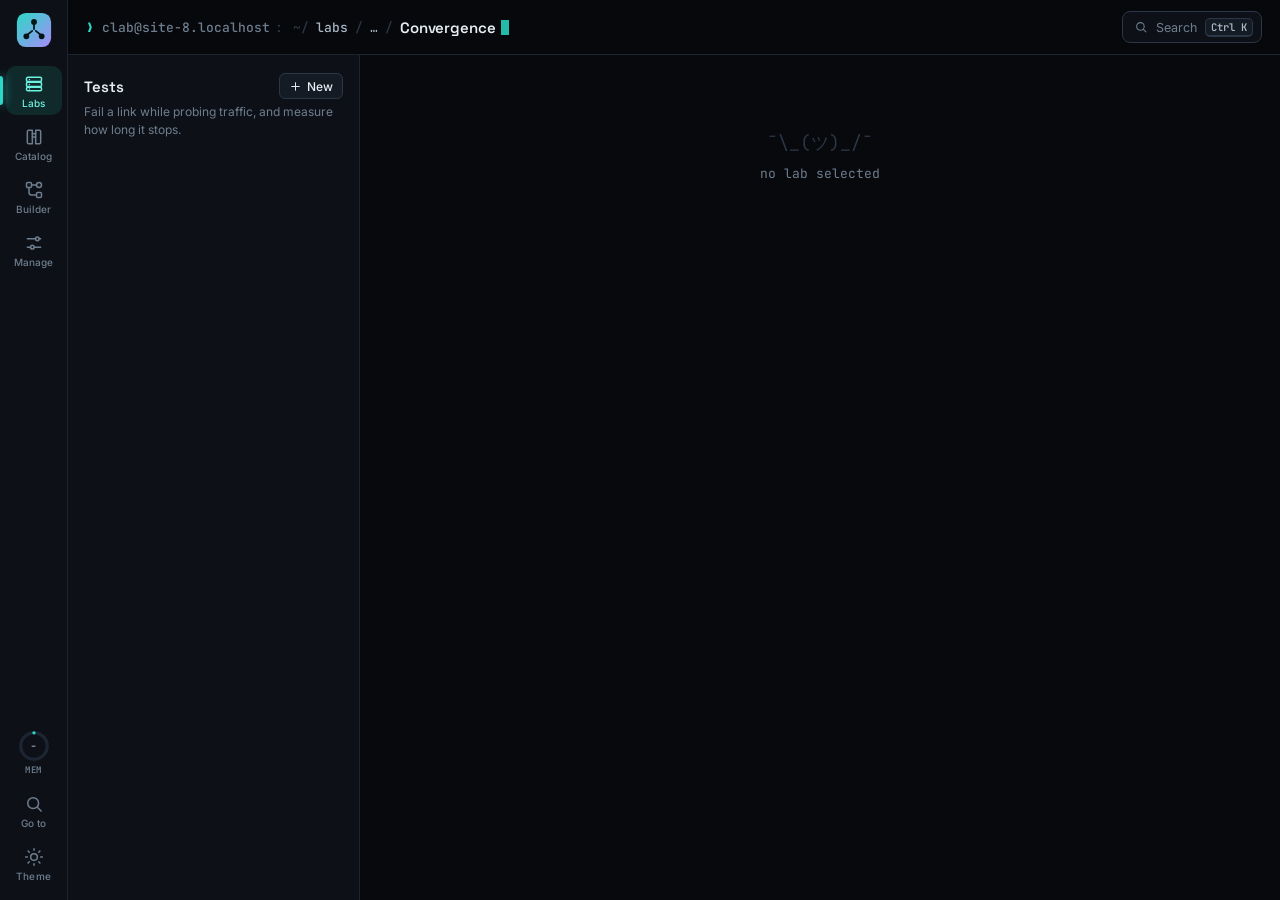
==== app/static/convergence.html @ 37ab1446 "clab-dashboard 0.9.0: first public release Web UI for containerlab: lab list, live topology map, bui" ====
<!doctype html>
<html lang="en" data-theme="dark">
<head>
<meta charset="utf-8">
<meta name="viewport" content="width=device-width, initial-scale=1">
<title>Convergence · Containerlab</title>
<link rel="icon" href="favicon.svg" type="image/svg+xml">
<script>try{if(localStorage.getItem("clabd-theme")==="light")document.documentElement.setAttribute("data-theme","light")}catch(e){}</script>
<link rel="stylesheet" href="ui.css">
<style>
.layout{display:grid;grid-template-columns:292px minmax(0,1fr);min-height:calc(100vh - 55px)}
.side{background:var(--surface);border-right:1px solid var(--line);padding:18px 12px;position:sticky;top:55px;
  height:calc(100vh - 55px);overflow:auto}
.side-h{display:flex;align-items:center;gap:8px;margin:0 4px 4px}
.side-h h2{font:600 15px var(--font-display);margin:0}
.side .hint{margin:0 4px 12px}
.tests{display:flex;flex-direction:column;gap:4px}
.test{position:relative;border:1px solid transparent;border-radius:var(--r);padding:9px 11px;cursor:pointer}
.test:hover{background:var(--surface-2)}
.test[aria-current="true"]{background:var(--accent-soft);border-color:color-mix(in srgb,var(--accent) 50%,transparent)}
.test b{display:block;font-size:13px;font-weight:600;padding-right:64px;overflow:hidden;text-overflow:ellipsis;white-space:nowrap}
.test span{font:11px var(--font-mono);color:var(--muted)}
.test .last{position:absolute;right:10px;top:9px;font:600 11.5px var(--font-mono);padding:0 6px;border-radius:5px;background:var(--surface-2)}
.main{padding:22px clamp(14px,2.5vw,30px) 70px;min-width:0;max-width:1240px}
.card{padding:18px 20px;margin-bottom:16px}
.card h2{font:600 16px var(--font-display);margin:0 0 12px;display:flex;align-items:center;gap:10px;flex-wrap:wrap;letter-spacing:-.01em}
.card h2 .hint{font-weight:400;font-family:var(--font-mono);font-size:11.5px}
.card h2 .led{margin-right:2px}

/* ---------- scenario builder ---------- */
.bench{display:grid;grid-template-columns:minmax(0,1.25fr) minmax(0,1fr);gap:20px}
.form{display:grid;grid-template-columns:repeat(auto-fit,minmax(190px,1fr));gap:12px 16px;align-content:start}
.form .field .uin{width:100%}
.form .wide{grid-column:1/-1}
.timing{display:grid;grid-template-columns:repeat(4,minmax(0,1fr));gap:12px}
.dstrow{display:flex;gap:6px}
.dstrow select{flex:1;min-width:0} .dstrow input{flex:1;min-width:0}
.acts{display:flex;gap:8px;align-items:center;margin-top:16px;flex-wrap:wrap}
.acts .hint{margin-left:auto;font-family:var(--font-mono);font-size:11.5px}
.msg{font-size:12.5px;color:var(--crit);margin:0 0 10px;white-space:pre-wrap}
.msg:empty{display:none}
.card > .note{margin-bottom:12px}

/* scenario preview: path + phases */
.preview{background:var(--canvas);border:1px solid var(--line);border-radius:var(--r-lg);padding:14px 16px;display:flex;
  flex-direction:column;gap:14px;align-self:start}
.pv-h{font:600 10px var(--font-mono);letter-spacing:.12em;text-transform:uppercase;color:var(--muted)}
.pvpath{display:flex;align-items:center;gap:0;font:600 12px var(--font-mono);min-width:0}
.pvpath .n{padding:5px 9px;border-radius:7px;background:var(--surface);border:1px solid var(--line-strong);white-space:nowrap;
  overflow:hidden;text-overflow:ellipsis;max-width:40%}
.pvpath .n.src{border-color:var(--accent);color:var(--accent-ink)}
.pvpath .w{flex:1;height:2px;min-width:30px;position:relative;
  background:repeating-linear-gradient(90deg,var(--line-strong) 0 6px,transparent 6px 10px)}
.pvpath .w::after{content:"";position:absolute;right:-1px;top:-4px;border:5px solid transparent;border-left:7px solid var(--line-strong);border-right:0}
.pvlink{display:flex;align-items:center;gap:8px;font:12px var(--font-mono);color:var(--ink-2)}
.pvlink .x{width:22px;height:22px;border-radius:50%;background:var(--crit-soft);color:var(--crit);display:flex;
  align-items:center;justify-content:center;font-weight:700;flex:none}
.phases{display:flex;height:30px;border-radius:7px;overflow:hidden;border:1px solid var(--line)}
.phases div{display:flex;align-items:center;justify-content:center;font:600 10.5px var(--font-mono);min-width:0;overflow:hidden;white-space:nowrap}
.phases .pre,.phases .post{background:var(--ok-soft);color:var(--ok)}
.phases .down{background:repeating-linear-gradient(135deg,var(--crit-soft) 0 6px,transparent 6px 12px),var(--warn-soft);color:var(--crit)}
.phlbl{display:flex;justify-content:space-between;font:10.5px var(--font-mono);color:var(--muted);margin-top:-8px}
.pvstats{display:grid;grid-template-columns:1fr 1fr;gap:8px}
.pvstats div{background:var(--surface);border:1px solid var(--line);border-radius:7px;padding:7px 10px}
.pvstats b{display:block;font:600 16px var(--font-mono)}
.pvstats span{font-size:11px;color:var(--muted)}

/* ---------- live + results ---------- */
.tiles{display:grid;grid-template-columns:repeat(auto-fit,minmax(170px,1fr));gap:10px;margin:4px 0 16px}
.tile{background:var(--surface-2);border:1px solid var(--line);border-radius:var(--r);padding:11px 13px}
.tile .k{font-size:11.5px;color:var(--muted)}
.tile .v{font:600 23px var(--font-mono);font-variant-numeric:tabular-nums;letter-spacing:-.02em;margin-top:2px}
.tile .v small{font-size:12px;color:var(--muted);font-weight:400;margin-left:3px;letter-spacing:0}
.tile.bad{border-color:color-mix(in srgb,var(--crit) 40%,transparent)} .tile.bad .v{color:var(--crit)}
.tile.good .v{color:var(--ok)}
.prog{height:6px;border-radius:3px;background:var(--surface-3);overflow:hidden;margin:6px 0 8px}
.prog i{display:block;height:100%;background:linear-gradient(90deg,var(--accent),var(--accent-2));transition:width .4s;
  box-shadow:0 0 10px var(--accent)}
.chartwrap{position:relative;background:var(--canvas);border:1px solid var(--line);border-radius:var(--r-lg);padding:6px 4px 0}
#chart{width:100%;height:260px;display:block}
.grid line{stroke:var(--grid);stroke-width:1}
.axis text{font:10.5px var(--font-mono);fill:var(--muted)}
.rttline{fill:none;stroke:var(--accent);stroke-width:1.6;stroke-linejoin:round}
.lossband{fill:var(--crit);opacity:.25}
.losslbl{font:700 11px var(--font-mono);fill:var(--crit)}
.downband{fill:var(--warn);opacity:.08}
.evline{stroke:var(--ink-2);stroke-width:1;stroke-dasharray:3 3}
.evlbl{font:500 11px var(--font-sans);fill:var(--ink-2)}
.cross{stroke:var(--muted);stroke-width:1;pointer-events:none}
.tip{position:absolute;pointer-events:none;background:var(--surface);border:1px solid var(--line-strong);border-radius:7px;
  padding:5px 9px;font:12px var(--font-mono);box-shadow:var(--shadow);white-space:nowrap}
.key{display:flex;gap:16px;font-size:12px;color:var(--ink-2);margin-top:10px;flex-wrap:wrap}
.key i{display:inline-block;width:14px;height:10px;border-radius:2px;margin-right:6px;vertical-align:-1px}
.paths{display:grid;grid-template-columns:auto 1fr;gap:8px 16px;font-size:13px;align-items:center}
.paths .k{font:600 10px var(--font-mono);letter-spacing:.1em;text-transform:uppercase;color:var(--muted)}
.chain{display:flex;flex-wrap:wrap;gap:4px;align-items:center;font:12px var(--font-mono)}
.chain span{padding:2px 8px;border-radius:5px;background:var(--surface-2);border:1px solid var(--line)}
.chain span.chg{background:var(--warn-soft);color:var(--warn);font-weight:600;border-color:transparent}
.chain em{color:var(--muted);font-style:normal}
.runs tbody tr{cursor:pointer}
.runs tbody tr[aria-current="true"] td{background:var(--accent-soft)}
.runs td.num{font-family:var(--font-mono);font-size:12px;font-variant-numeric:tabular-nums}
.log{font:11.5px/1.55 var(--font-mono);white-space:pre-wrap;background:var(--console-bg);color:var(--console-ink);
  border-radius:var(--r);padding:10px 12px;max-height:220px;overflow:auto;margin-top:10px}
.log:empty::before{content:"waiting for output…";color:var(--console-dim)}
@media (max-width:1100px){ .bench{grid-template-columns:1fr} }
@media (max-width:820px){ .layout{grid-template-columns:1fr} .side{position:static;height:auto;border-right:0;border-bottom:1px solid var(--line)}
  .timing{grid-template-columns:1fr 1fr} }
</style>
</head>
<body>
<header id="appbar"></header>
<div class="layout">
  <aside class="side">
    <div class="side-h"><h2>Tests</h2><span id="newbtn" style="margin-left:auto"></span></div>
    <p class="hint">Fail a link while probing traffic, and measure how long it stops.</p>
    <div class="tests" id="tests"></div>
  </aside>
  <main class="main" id="main"><div class="empty plain"><span class="spin"></span>&nbsp; loading…</div></main>
</div>
<script src="ui.js"></script>
<script>
(function(){
"use strict";
function $(id){ return document.getElementById(id); }
function el(t,c,x){ var e=document.createElement(t); if(c)e.className=c; if(x!==undefined&&x!==null)e.textContent=x; return e; }
function getJ(u){ return fetch(u,{cache:"no-store"}).then(function(r){ return r.json().then(function(j){ if(!r.ok) throw new Error(j.error||r.status); return j; }); }); }
function post(u,b){ return fetch(u,{method:"POST",headers:{"Content-Type":"application/json"},body:JSON.stringify(b)})
  .then(function(r){ return r.json().then(function(j){ if(!r.ok) throw new Error(j.error||r.status); return j; }); }); }
var qs=new URLSearchParams(location.search), labId=qs.get("lab");
var data=null, cur=null, draft=null, runView=null, jobId=null, jobLines=0, logBox=null, timer=null, runBtn=null;

var crumbLab={label:"…", href:"topology.html?lab="+encodeURIComponent(labId||""), id:"crumblab"};
UI.appbar($("appbar"), {crumbs:[{label:"Labs", href:"/"}, crumbLab, {label:"Convergence"}]});
$("newbtn").appendChild(UI.button("New","sm",function(){ newDraft(); },"plus"));

function linkKey(l){ return l.a+":"+l.a_if+"|"+l.b+":"+l.b_if; }
function linkLabel(l){ return l.a+" "+l.a_if+" ↔ "+l.b+" "+l.b_if; }
function fmtMs(ms){ return ms===null||ms===undefined ? "—" : ms>=10000 ? (ms/1000).toFixed(1)+" s" : Math.round(ms)+" ms"; }
function lastRun(sid){ return (data.runs||[]).filter(function(r){ return r.scenario.id===sid; })[0]; }

function newDraft(link){
  var probes=data.probe_nodes||[];
  var src=probes.filter(function(n){ return /^ce|^h/.test(n); })[0]||probes[0]||"";
  var dst=probes.filter(function(n){ return n!==src && /^ce|^h/.test(n); })[0]||probes.filter(function(n){ return n!==src; })[0]||"";
  var l=link||(data.links||[])[0]||null;
  draft={id:null, name: l ? "fail "+l.a+"–"+l.b : "test", src:src, dst:dst, interval_ms:5, pre_s:5, down_s:20, post_s:10,
         mode: qs.get("mode")==="cut" ? "cut" : "shutdown", link: l ? {a:l.a,a_if:l.a_if,b:l.b,b_if:l.b_if} : null};
  cur=null; runView=null; render();
}

function load(){
  return getJ("api/convergence?lab="+encodeURIComponent(labId)).then(function(d){
    data=d;
    document.title="Convergence · "+(d.lab_name||"")+" · Containerlab";
    if(!cur && !draft){
      if(qs.get("a")){
        var want=qs.get("a")+":"+qs.get("a_if")+"|"+qs.get("b")+":"+qs.get("b_if");
        var l=(d.links||[]).filter(function(x){ return linkKey(x)===want || linkKey({a:x.b,a_if:x.b_if,b:x.a,b_if:x.a_if})===want; })[0];
        newDraft(l); history.replaceState(null,"","convergence.html?lab="+encodeURIComponent(labId));
      } else if((d.scenarios||[]).length) select(d.scenarios[d.scenarios.length-1]);
      else newDraft();
    }
    render();
  }).catch(function(e){ $("main").textContent=""; $("main").appendChild(el("div","empty",e.message)); });
}
function select(sc){ cur=sc; draft=JSON.parse(JSON.stringify(sc)); var r=lastRun(sc.id); runView=null;
  if(r) openRun(r.id); render(); }

function renderList(){
  var box=$("tests"); box.textContent="";
  (data.scenarios||[]).slice().reverse().forEach(function(sc){
    var t=el("div","test"); t.setAttribute("aria-current", cur && cur.id===sc.id ? "true":"false");
    t.tabIndex=0;
    var r=lastRun(sc.id);
    if(r && r.events && r.events[0]){ var ms=r.events[0].outage_ms; var lt=el("span","last",fmtMs(ms)); lt.title="traffic lost on failure, last run";
      lt.style.color = ms>1000?"var(--crit)":ms>200?"var(--warn)":"var(--ok)"; t.appendChild(lt); }
    t.appendChild(el("b",null,sc.name));
    t.appendChild(el("span",null,sc.src+" → "+sc.dst+" · "+sc.mode));
    t.addEventListener("click",function(){ select(sc); });
    t.addEventListener("keydown",function(e){ if(e.key==="Enter") select(sc); });
    box.appendChild(t);
  });
  if(!(data.scenarios||[]).length) box.appendChild(el("p","hint","No saved tests yet."));
}

function selectEl(opts, val, onch){
  var s=el("select","uin");
  opts.forEach(function(o){ var op=el("option",null,o[1]); op.value=o[0]; op.selected=String(o[0])===String(val); s.appendChild(op); });
  s.addEventListener("change",function(){ onch(s.value); }); return s;
}
function field(parent, label, input, cls){ var l=el("div","field"+(cls?" "+cls:"")); l.appendChild(el("label",null,label)); l.appendChild(input); parent.appendChild(l); return input; }

// the right-hand picture of the scenario: who probes whom, which link dies, and when
function renderPreview(box){
  box.textContent="";
  box.appendChild(el("div","pv-h","scenario"));
  var p=el("div","pvpath");
  p.appendChild(el("span","n src",draft.src||"?")); p.appendChild(el("span","w"));
  p.appendChild(el("span","n",draft.dst||"?")); box.appendChild(p);
  var lk=el("div","pvlink"); lk.appendChild(el("span","x","✕"));
  lk.appendChild(el("span",null, draft.link ? linkLabel(draft.link) : "no link selected"));
  lk.appendChild(el("span","tag",draft.mode)); box.appendChild(lk);
  var pre=+draft.pre_s||0, down=+draft.down_s||0, post=+draft.post_s||0, total=pre+down+post;
  box.appendChild(el("div","pv-h","timeline"));
  var ph=el("div","phases");
  [["pre",pre,"probe"],["down",down,"link down"],["post",post,"recover"]].forEach(function(x){
    if(!x[1]) return; var d=el("div",x[0],x[2]+" "+x[1]+"s"); d.style.flex=x[1]+" 1 0"; d.title=x[2]+" for "+x[1]+" s"; ph.appendChild(d); });
  box.appendChild(ph);
  var lb=el("div","phlbl"); lb.appendChild(el("span",null,"0 s")); lb.appendChild(el("span",null,total+" s")); box.appendChild(lb);
  var st=el("div","pvstats");
  [[total+" s","duration"],[Math.round(total*1000/(draft.interval_ms||5)).toLocaleString(),"probes"],
   [(draft.interval_ms||5)+" ms","resolution"],[draft.mode==="cut"?"silent":"ports down","failure"]].forEach(function(x){
    var d=el("div"); d.appendChild(el("b",null,x[0])); d.appendChild(el("span",null,x[1])); st.appendChild(d); });
  box.appendChild(st);
}

function renderEditor(main){
  var c=el("div","card"); main.appendChild(c);
  var h=el("h2"); h.appendChild(el("span",null, cur ? "Test bench" : "New test"));
  if(cur) h.appendChild(el("span","tag",cur.name));
  c.appendChild(h);
  if(!data.running) c.appendChild(el("div","note warn","The lab is not running - start it to run a test."));
  if(!(data.probe_nodes||[]).length){ c.appendChild(el("div","note warn","This lab has no FRR or Linux node to send the probes from. "
    +"Add a host (or an FRR CE) on each side of the network - the probe runs inside its network namespace.")); }
  var bench=el("div","bench"); c.appendChild(bench);
  var f=el("div","form"); bench.appendChild(f);
  var pv=el("div","preview"); bench.appendChild(pv);
  function upd(){ renderPreview(pv); updHint(); }
  var nm=el("input","uin"); nm.value=draft.name; nm.addEventListener("input",function(){ draft.name=nm.value; });
  field(f,"Name",nm,"wide");
  field(f,"Probe from", selectEl((data.probe_nodes||[]).map(function(n){ return [n,n]; }), draft.src, function(v){ draft.src=v; upd(); }));
  var nodes=(data.nodes||[]).map(function(n){ return [n.name,n.name]; });
  field(f,"To (node or IP)", (function(){
    var w=el("div","dstrow");
    var isIp=/^\d+\.\d+\.\d+\.\d+$/.test(draft.dst||"");
    var s=selectEl([["","IP →"]].concat(nodes), isIp?"":draft.dst, function(v){ if(v){ draft.dst=v; ip.value=""; upd(); } });
    var ip=el("input","uin mono"); ip.placeholder="10.0.0.6"; ip.value=isIp?draft.dst:"";
    ip.addEventListener("input",function(){ if(ip.value.trim()){ draft.dst=ip.value.trim(); s.value=""; upd(); } });
    w.appendChild(s); w.appendChild(ip); return w; })());
  field(f,"Link to fail", selectEl((data.links||[]).map(function(l){ return [linkKey(l), linkLabel(l)]; }),
    draft.link ? linkKey(draft.link) : "", function(v){
      var l=(data.links||[]).filter(function(x){ return linkKey(x)===v; })[0];
      draft.link = l ? {a:l.a,a_if:l.a_if,b:l.b,b_if:l.b_if} : null; upd(); }), "wide");
  field(f,"How", selectEl([["shutdown","Shut both ends — ports go down"],["cut","Cut — silent failure (VMs wait for hello timeout)"]],
    draft.mode, function(v){ draft.mode=v; upd(); }), "wide");
  var tm=el("div","timing wide"); f.appendChild(tm);
  field(tm,"Probe every", selectEl([[1,"1 ms"],[2,"2 ms"],[5,"5 ms"],[10,"10 ms"],[20,"20 ms"]], draft.interval_ms, function(v){ draft.interval_ms=+v; upd(); }));
  [["pre_s","Probe first (s)"],["down_s","Link down (s)"],["post_s","Probe after (s)"]].forEach(function(x){
    var i=el("input","uin mono"); i.type="number"; i.min="0"; i.value=draft[x[0]];
    i.addEventListener("input",function(){ draft[x[0]]=+i.value; upd(); }); field(tm,x[1],i);
  });
  var msg=el("div","msg"); c.appendChild(msg);
  var a=el("div","acts"); c.appendChild(a);
  var run=UI.button("Run test","primary",function(){
    msg.textContent="";
    post("api/convergence",{op:"save", lab_id:labId, scenario:draft}).then(function(sc){
      draft.id=sc.id; cur=sc;
      return post("api/convergence",{op:"run", lab_id:labId, scenario:sc});
    }).then(function(j){ jobId=j.job_id; jobLines=0; runView=null; load().then(watch); })
      .catch(function(e){ msg.textContent=e.message; load(); });
  },"play");
  run.disabled=!data.running || !!data.current || data.busy;
  if(data.busy && !data.current) run.title="another dashboard action is running";
  runBtn=run;
  a.appendChild(run);
  a.appendChild(UI.button("Save","",function(){
    post("api/convergence",{op:"save", lab_id:labId, scenario:draft}).then(function(sc){ cur=sc; draft.id=sc.id; load(); UI.toast("Test saved","ok"); })
      .catch(function(e){ msg.textContent=e.message; });
  }));
  if(cur) a.appendChild(UI.moreButton(function(){ return [
    {label:"Duplicate", icon:"copy", onClick:function(){ draft.id=null; draft.name=draft.name+" (copy)"; cur=null; render(); }},
    {label:"Delete test", icon:"trash", danger:true, onClick:function(){
      var sc=cur;
      UI.confirm("Delete the test “"+sc.name+"”?", "Its runs stay until you delete them.", {ok:"Delete test", danger:true}).then(function(ok){
        if(!ok) return;
        post("api/convergence",{op:"delete", lab_id:labId, id:sc.id}).then(function(){ cur=null; draft=null; load(); });
      }); }}
  ]; }));
  var hint=el("span","hint"); a.appendChild(hint);
  function updHint(){ var total=(+draft.pre_s||0)+(+draft.down_s||0)+(+draft.post_s||0);
    hint.textContent="≈ "+total+" s · "+Math.round(total*1000/(draft.interval_ms||5))+" probes"; }
  upd();
}

function renderLive(main){
  var cr=data.current; if(!cr) return;
  var c=el("div","card"); main.appendChild(c);
  var h=el("h2"); h.appendChild(el("span","led warn pulse")); h.appendChild(el("span",null,"Running: "+cr.scenario.name)); c.appendChild(h);
  var p=cr.progress||{t:0,sent:0,recv:0,run_ms:0};
  var el_s=(Date.now()/1000-cr.started);
  var bar=el("div","prog"), i=el("i"); i.style.width=Math.min(100, el_s/cr.total_s*100)+"%"; bar.appendChild(i); c.appendChild(bar);
  var ev=(cr.events||[]).map(function(e){ return e.op==="fail"?"link down":"link back"; }).join(" · ");
  c.appendChild(el("p","hint", Math.round(el_s)+" / "+cr.total_s+" s · "+cr.src_ip+" → "+cr.dst_ip+(ev?" · "+ev:"")));
  var t=el("div","tiles");
  [["sent",p.sent,""],["answered",p.recv,""],["lost",p.sent-p.recv,(p.sent-p.recv)?"bad":""],
   ["loss right now",fmtMs(p.run_ms),p.run_ms?"bad":"good"]].forEach(function(x){
    var d=el("div","tile "+x[2]); d.appendChild(el("div","k",x[0])); d.appendChild(el("div","v",String(x[1]))); t.appendChild(d); });
  c.appendChild(t);
  logBox=el("div","log"); c.appendChild(logBox);
}

function openRun(id){
  getJ("api/convergence/run?lab="+encodeURIComponent(labId)+"&id="+encodeURIComponent(id))
    .then(function(r){ runView=r; render(); }).catch(function(){});
}

function chain(path, base){
  var d=el("div","chain");
  if(!path || path.error){ d.appendChild(el("em",null, path ? "could not trace: "+path.error : "not traced")); return d; }
  path.nodes.forEach(function(n,i){
    if(i) d.appendChild(el("em",null,"›"));
    d.appendChild(el("span", base && base.nodes && base.nodes.indexOf(n)<0 ? "chg" : null, n));
  });
  if(path.result!=="reached") d.appendChild(el("em",null," ("+path.result+")"));
  return d;
}

function renderResult(main){
  var r=runView; if(!r) return;
  var c=el("div","card"); main.appendChild(c);
  var h=el("h2",null,"Result"); h.appendChild(el("span","hint",new Date(r.when*1000).toLocaleString()+" · "+r.src_ip+" → "+r.dst_ip
    +" · every "+r.interval_ms+" ms")); c.appendChild(h);
  var t=el("div","tiles"), f=r.events[0]||{}, b=r.events[1]||{};
  function tile(k,v,cls,sub){ var d=el("div","tile "+(cls||"")); d.appendChild(el("div","k",k)); var vv=el("div","v",v);
    if(sub) vv.appendChild(el("small",null,sub)); d.appendChild(vv); t.appendChild(d); }
  tile("Traffic lost when the link failed", fmtMs(f.outage_ms), f.outage_ms>1000?"bad":f.outage_ms>200?"":"good",
       f.outage_parts>1 ? f.outage_parts+" gaps" : "");
  tile("…and when it came back", fmtMs(b.outage_ms), b.outage_ms>1000?"bad":b.outage_ms?"":"good");
  tile("Probes lost", String(r.lost), r.lost?"":"good", "of "+r.sent);
  tile("Round trip before / during / after", (r.rtt_before_ms===null?"—":r.rtt_before_ms.toFixed(2)), "",
       " / "+(r.rtt_during_ms===null?"—":r.rtt_during_ms.toFixed(2))+" / "+(r.rtt_after_ms===null?"—":r.rtt_after_ms.toFixed(2))+" ms");
  c.appendChild(t);
  var wrap=el("div","chartwrap"); c.appendChild(wrap);
  drawChart(wrap, r);
  var key=el("div","key");
  [["var(--accent)","round-trip time"],["var(--crit)","traffic lost"],["var(--warn)","link down"]].forEach(function(k){
    var s=el("span"); var i=el("i"); i.style.background=k[0]; if(k[0]!=="var(--accent)") i.style.opacity=".45";
    s.appendChild(i); s.appendChild(document.createTextNode(k[1])); key.appendChild(s); });
  c.appendChild(key);
  var ph=el("div","sech","path"); ph.style.marginTop="20px"; c.appendChild(ph);
  var p=el("div","paths"); c.appendChild(p);
  [["before","before"],["during","link down"],["after","after"]].forEach(function(x){
    p.appendChild(el("span","k",x[1])); p.appendChild(chain(r.paths[x[0]], x[0]!=="before" ? r.paths.before : null));
  });
}

function drawChart(wrap, r){
  var NS="http://www.w3.org/2000/svg";
  function s(t,a){ var e=document.createElementNS(NS,t); for(var k in a) e.setAttribute(k,a[k]); return e; }
  var W=Math.max(320, (wrap.clientWidth||900)-8), H=260, L=48, R=12, T=22, B=26;
  var svg=s("svg",{id:"chart",viewBox:"0 0 "+W+" "+H,role:"img","aria-label":"round-trip time over the test, with lost traffic"});
  wrap.appendChild(svg);
  var rtt=r.rtt_us, iv=r.interval_ms/1000, n=rtt.length, dur=n*iv;
  // bucket to ~1 per pixel: keep the max RTT and whether anything was lost
  var nb=Math.min(n, W-L-R), per=n/nb, bk=[];
  for(var b=0;b<nb;b++){
    var a=Math.floor(b*per), z=Math.max(a+1,Math.floor((b+1)*per)), mx=-1, lost=0;
    for(var k=a;k<z;k++){ if(rtt[k]<0) lost++; else if(rtt[k]>mx) mx=rtt[k]; }
    bk.push({t:a*iv, mx:mx<0?null:mx/1000, lost:lost, cnt:z-a});
  }
  var ys=bk.filter(function(x){ return x.mx!==null; }).map(function(x){ return x.mx; }).sort(function(p,q){ return p-q; });
  var ymax=ys.length ? Math.max(1, ys[Math.floor(ys.length*0.995)]*1.15) : 1;
  function X(t){ return L+(t/dur)*(W-L-R); } function Y(v){ return T+(1-Math.min(v,ymax)/ymax)*(H-T-B); }
  var g=s("g",{class:"grid"}), ax=s("g",{class:"axis"});
  for(var i=0;i<=4;i++){ var v=ymax*i/4, y=Y(v); g.appendChild(s("line",{x1:L,x2:W-R,y1:y,y2:y}));
    var tx=s("text",{x:L-6,y:y+3.5,"text-anchor":"end"}); tx.textContent=(v<10?v.toFixed(1):Math.round(v))+(i===4?" ms":""); ax.appendChild(tx); }
  var step=dur>120?30:dur>40?10:5;
  for(var ts=0; ts<=dur+0.01; ts+=step){ var t2=s("text",{x:X(ts),y:H-8,"text-anchor":"middle"}); t2.textContent=ts+" s"; ax.appendChild(t2); }
  svg.appendChild(g); svg.appendChild(ax);
  var f=r.events[0], back=r.events[1];
  if(f && back){ svg.appendChild(s("rect",{class:"downband",x:X(f.t_s),y:T,width:Math.max(1,X(back.t_s)-X(f.t_s)),height:H-T-B})); }
  (r.outages||[]).forEach(function(o){
    var x1=X(o.from_s), x2=Math.max(x1+2, X(o.to_s));
    svg.appendChild(s("rect",{class:"lossband",x:x1,y:T,width:x2-x1,height:H-T-B}));
    if(o.ms>=r.interval_ms*3){ var lt=s("text",{class:"losslbl",x:x2+4,y:T+14}); lt.textContent=fmtMs(o.ms); svg.appendChild(lt); }
  });
  var dpath="", pen=false;
  bk.forEach(function(x){ if(x.mx===null){ pen=false; return; } dpath+=(pen?"L":"M")+X(x.t).toFixed(1)+","+Y(x.mx).toFixed(1); pen=true; });
  svg.appendChild(s("path",{class:"rttline",d:dpath}));
  (r.events||[]).forEach(function(e){
    var x=X(e.t_s); svg.appendChild(s("line",{class:"evline",x1:x,x2:x,y1:T-6,y2:H-B}));
    var lt=s("text",{class:"evlbl",x:x+4,y:T-8}); lt.textContent=e.op==="fail"?"link down ("+(e.mode||"")+")":"link back"; svg.appendChild(lt);
  });
  // hover: crosshair + tooltip
  var cross=s("line",{class:"cross",y1:T,y2:H-B,x1:-10,x2:-10}); svg.appendChild(cross);
  var tip=el("div","tip"); tip.hidden=true; wrap.appendChild(tip);
  var hit=s("rect",{x:L,y:T,width:W-L-R,height:H-T-B,fill:"transparent"}); svg.appendChild(hit);
  hit.addEventListener("mousemove",function(ev){
    var rect=svg.getBoundingClientRect(), px=(ev.clientX-rect.left)*W/rect.width;
    var bi=Math.max(0,Math.min(nb-1,Math.round((px-L)/(W-L-R)*nb))), x=bk[bi];
    cross.setAttribute("x1",X(x.t)); cross.setAttribute("x2",X(x.t));
    tip.textContent="t "+x.t.toFixed(2)+" s · "+(x.lost===x.cnt?"lost":(x.mx===null?"—":x.mx.toFixed(2)+" ms"))
      +(x.lost && x.lost<x.cnt ? " · "+x.lost+" lost":"");
    tip.hidden=false;
    var left=(ev.clientX-rect.left)+12; if(left>rect.width-170) left-=190;
    tip.style.left=left+"px"; tip.style.top="8px";
  });
  hit.addEventListener("mouseleave",function(){ tip.hidden=true; cross.setAttribute("x1",-10); cross.setAttribute("x2",-10); });
}

function renderHistory(main){
  var rs=(data.runs||[]).filter(function(r){ return cur && r.scenario.id===cur.id; });
  if(!rs.length) return;
  var c=el("div","card"); main.appendChild(c);
  var h=el("h2",null,"Runs of this test"); h.appendChild(el("span","hint",rs.length+" run"+(rs.length>1?"s":""))); c.appendChild(h);
  var tw=el("div"); tw.style.overflowX="auto"; c.appendChild(tw);
  var tb=el("table","utable runs"), th=el("thead"), tr=el("tr");
  ["when","link down","link back","lost","path while down",""].forEach(function(h){ tr.appendChild(el("th",null,h)); });
  th.appendChild(tr); tb.appendChild(th); var body=el("tbody"); tb.appendChild(body);
  rs.forEach(function(r){
    var row=el("tr"); row.setAttribute("aria-current", runView && runView.id===r.id ? "true":"false");
    row.appendChild(el("td",null,new Date(r.when*1000).toLocaleString()));
    row.appendChild(el("td","num",fmtMs((r.events[0]||{}).outage_ms)));
    row.appendChild(el("td","num",fmtMs((r.events[1]||{}).outage_ms)));
    row.appendChild(el("td","num",r.lost+" / "+r.sent));
    var pd=r.paths && r.paths.during; row.appendChild(el("td","num", pd && pd.nodes ? pd.nodes.join(" › ") : "—"));
    var del=el("td"); del.style.textAlign="right"; del.appendChild(UI.moreButton(function(){ return [{label:"Delete run", icon:"trash", danger:true, onClick:function(){
      post("api/convergence",{op:"delete_run", lab_id:labId, id:r.id}).then(function(){ if(runView&&runView.id===r.id) runView=null; load(); }); }}]; }));
    row.appendChild(del);
    row.addEventListener("click",function(e){ if(e.target.closest("button")) return; openRun(r.id); });
    body.appendChild(row);
  });
  tw.appendChild(tb);
}

function render(){
  if(!data) return;
  $("crumblab").textContent=data.lab_name||"lab";
  renderList();
  var main=$("main"); main.textContent="";
  if(draft) renderEditor(main);
  renderLive(main);
  renderResult(main);
  renderHistory(main);
}

// while a run is going: refresh progress; afterwards open its result
function watch(){
  clearTimeout(timer);
  getJ("api/convergence?lab="+encodeURIComponent(labId)).then(function(d){
    var was=!!data.current; data=d;
    if(jobId) getJ("api/job/"+jobId+"?since="+jobLines).then(function(j){
      if(logBox) (j.lines||[]).forEach(function(line){ logBox.appendChild(document.createTextNode(line+"\n")); });
      jobLines=j.total_lines||jobLines;
      if(!j.running){
        var id=jobId; jobId=null;
        if(j.rc!==0) alert("The test failed:\n"+(j.lines||[]).slice(-4).join("\n"));
        else UI.toast("Test finished","ok");
        load().then(function(){ var r=cur && lastRun(cur.id); if(r) openRun(r.id); });
      }
    });
    if(d.current){ var keep=logBox ? logBox.textContent : ""; render(); if(logBox) logBox.textContent=keep; timer=setTimeout(watch, 700); }
    else if(jobId) timer=setTimeout(watch, 700);
    else if(was) render();
  });
}

UI.commands([
  {label:"New convergence test", icon:"plus", hint:"n", run:function(){ if(data) newDraft(); }},
  {label:"Run the current test", icon:"play", run:function(){ if(runBtn && !runBtn.disabled) runBtn.click(); }},
  {label:"Back to the topology", icon:"map", run:function(){ location.href="topology.html?lab="+encodeURIComponent(labId||""); }}
]);
UI.keys([{keys:"n", label:"new test"}]);
document.addEventListener("keydown",function(e){
  if(e.ctrlKey||e.metaKey||e.altKey||/INPUT|TEXTAREA|SELECT/.test(e.target.tagName)) return;
  if(document.querySelector(".scrim,.cmdk")) return;
  if(e.key==="n" && data){ e.preventDefault(); newDraft(); }
});

if(!labId){ $("main").textContent=""; $("main").appendChild(el("div","empty","no lab selected")); }
else load().then(function(){ if(data && data.current) watch(); });
})();
</script>
</body>
</html>
---- app/static/ui.css ----
/*
 * ui.css - the dashboard's design system. Every page links this and nothing
 * else for colours, type and shared components; a page's own <style> only
 * lays out what is unique to it.
 *
 *   tokens      colours (dark is the default, [data-theme=light] swaps them),
 *               kind colours for node families, fonts, radii, shadows
 *   shell       .rail (left navigation), .appbar (breadcrumb + page actions),
 *               .cmdk (command palette), .toasts
 *   components  .ub/.btn buttons, .umenu menus, .useg, .utabs, .sdot/.led,
 *               .ubadge/.pill/.tag, .uin/.field inputs, .card, .kv, .utable,
 *               .scrim/.dlg dialogs, .termwrap web terminal, .console job log,
 *               .empty, .kbd, .spin, .hint
 */
@import url("https://fonts.googleapis.com/css2?family=JetBrains+Mono:wght@400;500;600;700&family=Inter:wght@400;500;600;700&family=Space+Grotesk:wght@500;600;700&display=swap");

/* ------------------------------------------------------------------ tokens */
:root{
  color-scheme: dark;
  --font-sans:"Inter","Segoe UI",system-ui,-apple-system,sans-serif;
  --font-display:"Space Grotesk","Inter",system-ui,sans-serif;
  --font-mono:"JetBrains Mono",ui-monospace,SFMono-Regular,Menlo,Consolas,monospace;
  --r-sm:6px; --r:8px; --r-lg:12px;
  --rail-w:68px;

  --bg:#07090D; --bg-dots:#131a23;
  --surface:#0D1117; --surface-2:#141B24; --surface-3:#1C2531;
  --ink:#E6EDF3; --ink-2:#A9B6C4; --muted:#6E7D8E;
  --line:#1B2430; --line-strong:#2B3746;
  --accent:#2BD9C5; --accent-ink:#6CF0DF; --accent-soft:rgba(43,217,197,.12); --on-accent:#021714;
  --accent-2:#A78BFA;
  --ok:#3DDC84; --ok-soft:rgba(61,220,132,.12);
  --warn:#F5B946; --warn-soft:rgba(245,185,70,.13);
  --crit:#FF5F6D; --crit-soft:rgba(255,95,109,.13);
  --idle:#6E7D8E; --idle-soft:rgba(110,125,142,.14);
  --canvas:#080B10; --grid:#141C26;
  --icon-glyph:#0D1117;
  --console-bg:#05070A; --console-ink:#C9D5E0; --console-dim:#5E6E7E;
  --shadow:0 1px 0 rgba(255,255,255,.03) inset, 0 12px 32px rgba(0,0,0,.45);
  --shadow-sm:0 1px 2px rgba(0,0,0,.5);
  --glow:0 0 0 1px rgba(43,217,197,.35), 0 0 18px rgba(43,217,197,.18);

  /* node families (topology, builder, lab list chips) */
  --xe:#5AA9FF;  --xe-soft:rgba(90,169,255,.14);
  --xr:#B794F6;  --xr-soft:rgba(183,148,246,.15);
  --nx:#F472B6;  --nx-soft:rgba(244,114,182,.14);
  --lin:#2DD4BF; --lin-soft:rgba(45,212,191,.13);
  --frr:#FB923C; --frr-soft:rgba(251,146,60,.14);
  --srl:#4ADE80; --srl-soft:rgba(74,222,128,.13);
  --oth:#FBBF24; --oth-soft:rgba(251,191,36,.13);
  /* protocols in the capture viewer */
  --p-tcp:#5AA9FF; --p-icmp:#4ADE80; --p-arp:#FBBF24; --p-mpls:#B794F6; --p-rt:#FB923C;
}
:root[data-theme="light"]{
  color-scheme: light;
  --bg:#F3F5F8; --bg-dots:#DDE3EA;
  --surface:#FFFFFF; --surface-2:#F1F4F7; --surface-3:#E4E9EF;
  --ink:#0B1320; --ink-2:#364354; --muted:#667385;
  --line:#E1E6EC; --line-strong:#C8D0DA;
  --accent:#0C9C8C; --accent-ink:#08786C; --accent-soft:rgba(12,156,140,.11); --on-accent:#FFFFFF;
  --accent-2:#7C4DDB;
  --ok:#11883F; --ok-soft:rgba(17,136,63,.11);
  --warn:#B06A00; --warn-soft:rgba(176,106,0,.11);
  --crit:#D0283A; --crit-soft:rgba(208,40,58,.10);
  --idle:#728092; --idle-soft:rgba(114,128,146,.13);
  --canvas:#F7F9FB; --grid:#E3E8EE;
  --icon-glyph:#FFFFFF;
  --console-bg:#0A0E14; --console-ink:#CFD9E3; --console-dim:#687888;
  --shadow:0 1px 2px rgba(11,19,32,.06), 0 10px 28px rgba(11,19,32,.10);
  --shadow-sm:0 1px 2px rgba(11,19,32,.08);
  --glow:0 0 0 1px rgba(12,156,140,.35), 0 0 14px rgba(12,156,140,.12);
  --xe:#1F6FE0;  --xe-soft:rgba(31,111,224,.10);
  --xr:#7A3DD6;  --xr-soft:rgba(122,61,214,.10);
  --nx:#C2257A;  --nx-soft:rgba(194,37,122,.10);
  --lin:#0B8A80; --lin-soft:rgba(11,138,128,.10);
  --frr:#C2530E; --frr-soft:rgba(194,83,14,.10);
  --srl:#15803D; --srl-soft:rgba(21,128,61,.10);
  --oth:#9A6700; --oth-soft:rgba(154,103,0,.10);
  --p-tcp:#1F6FE0; --p-icmp:#15803D; --p-arp:#9A6700; --p-mpls:#7A3DD6; --p-rt:#C2530E;
}

/* ------------------------------------------------------------------- base */
*{box-sizing:border-box}
html{background:var(--bg)}
body{margin:0;background:var(--bg);color:var(--ink);font-family:var(--font-sans);font-size:13.5px;line-height:1.5;
  -webkit-font-smoothing:antialiased;-moz-osx-font-smoothing:grayscale}
body.dots{background-image:radial-gradient(var(--bg-dots) 1px, transparent 1.2px);background-size:22px 22px;
  background-attachment:fixed}
.mono,code,kbd,pre,samp{font-family:var(--font-mono)}
code{font-size:.92em}
button,input,select,textarea{font:inherit;color:inherit}
a{color:var(--accent-ink)}
::selection{background:var(--accent);color:var(--on-accent)}
:focus-visible{outline:2px solid var(--accent);outline-offset:2px;border-radius:4px}
@media (prefers-reduced-motion:reduce){*{animation:none!important;transition:none!important}}
*{scrollbar-width:thin;scrollbar-color:var(--line-strong) transparent}
::-webkit-scrollbar{width:10px;height:10px}
::-webkit-scrollbar-thumb{background:var(--line-strong);border-radius:10px;border:3px solid transparent;background-clip:content-box}
::-webkit-scrollbar-thumb:hover{background-color:var(--muted)}
::-webkit-scrollbar-track{background:transparent}
[hidden]{display:none!important}

/* ------------------------------------------------------------------ shell */
body.has-rail{padding-left:var(--rail-w)}
.rail{position:fixed;left:0;top:0;bottom:0;width:var(--rail-w);z-index:55;display:flex;flex-direction:column;
  align-items:center;gap:4px;padding:10px 0 12px;background:var(--surface);border-right:1px solid var(--line)}
.rail-logo{display:flex;align-items:center;justify-content:center;width:40px;height:40px;margin-bottom:12px;
  border-radius:11px;text-decoration:none}
.rail-logo svg{width:36px;height:36px}
.rail a.ri,.rail button.ri{position:relative;display:flex;flex-direction:column;align-items:center;gap:3px;width:56px;
  padding:8px 0 6px;border-radius:10px;border:0;background:none;color:var(--muted);text-decoration:none;cursor:pointer;
  font:500 10px var(--font-sans);letter-spacing:.01em}
.rail .ri svg{width:20px;height:20px}
.rail .ri:hover{color:var(--ink);background:var(--surface-2)}
.rail .ri[aria-current="page"]{color:var(--accent-ink);background:var(--accent-soft)}
.rail .ri[aria-current="page"]::before{content:"";position:absolute;left:-6px;top:10px;bottom:10px;width:3px;
  border-radius:0 3px 3px 0;background:var(--accent);box-shadow:0 0 10px var(--accent)}
.rail .grow{flex:1}
.rail .rgauge{display:flex;flex-direction:column;align-items:center;gap:1px;margin:4px 0 6px;text-decoration:none;
  color:var(--muted);font:600 9px var(--font-mono);letter-spacing:.04em}
.rail .rgauge svg{width:34px;height:34px}
.rail .rgauge .trk{stroke:var(--surface-3)}
.rail .rgauge .val{stroke:var(--accent);transition:stroke-dasharray .6s ease}
.rail .rgauge .val.warn{stroke:var(--warn)} .rail .rgauge .val.crit{stroke:var(--crit)}
.rail .rgauge text{font:700 9px var(--font-mono);fill:var(--ink-2)}
.rail .rjob{display:none;width:8px;height:8px;border-radius:50%;background:var(--warn);position:absolute;top:6px;right:12px;
  box-shadow:0 0 8px var(--warn);animation:pulse 1.2s ease-in-out infinite}
.rail.busy .rjob{display:block}
@media (max-width:720px){
  body.has-rail{padding-left:0;padding-bottom:58px}
  .rail{top:auto;right:0;width:auto;height:58px;flex-direction:row;justify-content:space-around;padding:0 6px;
    border-right:0;border-top:1px solid var(--line)}
  .rail-logo,.rail .grow,.rail .rgauge{display:none}
  .rail .ri[aria-current="page"]::before{left:14px;right:14px;top:-1px;bottom:auto;width:auto;height:3px;border-radius:0 0 3px 3px}
}

.appbar{position:sticky;top:0;z-index:50;flex:none;background:color-mix(in srgb,var(--bg) 82%,transparent);
  backdrop-filter:blur(10px);-webkit-backdrop-filter:blur(10px);border-bottom:1px solid var(--line)}
.appbar-in{display:flex;align-items:center;gap:10px;height:54px;padding:0 18px;min-width:0}
.appbar.narrow .appbar-in{max-width:1400px;margin:0 auto}
.ab-crumbs{display:flex;align-items:center;gap:0;min-width:0;flex:1 1 auto;overflow:hidden;font:500 13px var(--font-mono);white-space:nowrap}
.ab-crumbs .prompt{color:var(--accent);margin-right:8px;font-weight:700}
.ab-crumbs .abh{color:var(--muted)}
.ab-crumbs a{color:var(--ink-2);text-decoration:none;border-radius:4px;padding:1px 2px}
.ab-crumbs a:hover{color:var(--accent-ink);background:var(--accent-soft)}
.ab-crumbs .sep{color:var(--line-strong);margin:0 5px}
.ab-crumbs .here{font:600 15px var(--font-display);color:var(--ink);letter-spacing:-.01em;overflow:hidden;
  text-overflow:ellipsis;min-width:0;margin-left:2px}
.ab-crumbs .cur{display:inline-block;width:8px;height:15px;background:var(--accent);margin-left:6px;vertical-align:-2px;
  animation:blink 1.1s steps(1) infinite;opacity:.85}
.ab-crumbs > *:not(.here){flex:none}
.ab-right{margin-left:auto;display:flex;align-items:center;gap:8px;flex:none}
.ab-host{font:11px var(--font-mono);color:var(--muted);white-space:nowrap}
.ab-k{display:inline-flex;align-items:center;gap:8px;height:32px;padding:0 8px 0 11px;border-radius:var(--r);
  border:1px solid var(--line-strong);background:var(--surface);color:var(--muted);cursor:pointer;font:12.5px var(--font-sans)}
.ab-k:hover{color:var(--ink);border-color:var(--muted)}
.ab-k svg{width:14px;height:14px}
@media (max-width:980px){ .ab-host{display:none} }
@media (max-width:720px){ .ab-k span.t{display:none} .ab-crumbs .prompt,.ab-crumbs .abh,.ab-crumbs .hsep{display:none} }
@keyframes blink{50%{opacity:0}}
@keyframes pulse{0%,100%{opacity:1}50%{opacity:.35}}
@keyframes spin{to{transform:rotate(360deg)}}
@keyframes rise{from{opacity:0;transform:translateY(6px)}to{opacity:1;transform:none}}

/* page frame used by the scrolling pages */
.page{max-width:1400px;margin:0 auto;padding:22px clamp(14px,3vw,30px) 70px}
.page-h{display:flex;align-items:flex-end;gap:14px;flex-wrap:wrap;margin:4px 0 18px}
.page-h h1{font:700 26px/1.1 var(--font-display);letter-spacing:-.02em;margin:0}
.page-h .sub{font-size:13px;color:var(--muted);margin-top:5px}
.page-h .tools{margin-left:auto;display:flex;gap:8px;align-items:center;flex-wrap:wrap}
.eyebrow{font:600 10.5px var(--font-mono);letter-spacing:.14em;text-transform:uppercase;color:var(--accent)}
.eyebrow::before{content:"// ";color:var(--muted)}
.sech{display:flex;align-items:center;gap:10px;margin:0 0 10px;font:600 10.5px var(--font-mono);letter-spacing:.12em;
  text-transform:uppercase;color:var(--muted)}
.sech::after{content:"";flex:1;height:1px;background:var(--line)}

/* ------------------------------------------------------------- buttons */
.ub,.btn{display:inline-flex;align-items:center;justify-content:center;gap:7px;height:32px;padding:0 13px;
  border-radius:var(--r);border:1px solid var(--line-strong);background:var(--surface-2);color:var(--ink);
  font:500 12.5px var(--font-sans);cursor:pointer;white-space:nowrap;text-decoration:none;
  transition:background .12s,border-color .12s,color .12s,box-shadow .12s}
.ub:hover:not(:disabled),.btn:hover:not(:disabled){background:var(--surface-3);border-color:var(--muted)}
.ub:active:not(:disabled),.btn:active:not(:disabled){transform:translateY(.5px)}
.ub:disabled,.btn:disabled{opacity:.4;cursor:not-allowed}
.ub svg,.btn svg{width:15px;height:15px;flex:none}
.ub.primary,.btn.primary{background:var(--accent);border-color:var(--accent);color:var(--on-accent);font-weight:600}
.ub.primary:hover:not(:disabled),.btn.primary:hover:not(:disabled){background:var(--accent-ink);border-color:var(--accent-ink);box-shadow:var(--glow)}
.ub.danger,.btn.danger{background:var(--crit-soft);color:var(--crit);border-color:color-mix(in srgb,var(--crit) 55%,transparent)}
.ub.danger:hover:not(:disabled),.btn.danger:hover:not(:disabled){background:var(--crit);border-color:var(--crit);color:#fff}
.ub.quiet,.btn.ghost,.btn.quiet{border-color:transparent;background:none;color:var(--ink-2)}
.ub.quiet:hover:not(:disabled),.btn.ghost:hover:not(:disabled),.btn.quiet:hover:not(:disabled){background:var(--surface-2);color:var(--ink);border-color:transparent}
.ub.icon,.btn.icon{width:32px;padding:0}
.ub.sm,.btn.sm{height:26px;padding:0 9px;font-size:12px;border-radius:var(--r-sm);gap:5px}
.ub.sm svg,.btn.sm svg{width:13px;height:13px}
.ub.sm.icon,.btn.sm.icon{width:26px;padding:0}
.ub.lg,.btn.lg{height:38px;padding:0 18px;font-size:13.5px}
.ub[aria-pressed="true"],.ub.on,.btn[aria-pressed="true"],.btn.on{background:var(--accent-soft);border-color:var(--accent);color:var(--accent-ink)}
.ub[hidden],.btn[hidden]{display:none!important}
.btn-row{display:flex;gap:8px;flex-wrap:wrap;align-items:center}

/* ---------------------------------------------------------------- menus */
.umenu{position:fixed;z-index:200;min-width:220px;max-width:340px;max-height:80vh;overflow:auto;background:var(--surface);
  border:1px solid var(--line-strong);border-radius:var(--r-lg);box-shadow:var(--shadow);padding:5px;animation:rise .12s ease-out}
.umenu .mi{display:flex;align-items:center;gap:10px;width:100%;padding:7px 10px;border:0;background:none;
  border-radius:7px;font:13px var(--font-sans);color:var(--ink);cursor:pointer;text-align:left;text-decoration:none}
.umenu .mi:hover:not(:disabled),.umenu .mi:focus-visible{background:var(--surface-2);outline:none}
.umenu .mi:focus-visible{box-shadow:inset 0 0 0 1px var(--accent)}
.umenu .mi:disabled{opacity:.4;cursor:not-allowed}
.umenu .mi svg{width:15px;height:15px;flex:none;color:var(--muted)}
.umenu .mi:hover:not(:disabled) svg{color:var(--accent-ink)}
.umenu .mi.danger{color:var(--crit)} .umenu .mi.danger svg{color:var(--crit)}
.umenu .mi.danger:hover:not(:disabled){background:var(--crit-soft)}
.umenu .mi .hint{margin-left:auto;font:11px var(--font-mono);color:var(--muted);padding-left:10px}
.umenu .mi .chk{width:15px;height:15px;border:1.5px solid var(--line-strong);border-radius:4px;flex:none;
  display:flex;align-items:center;justify-content:center}
.umenu .mi .chk.on{background:var(--accent);border-color:var(--accent)}
.umenu .mi .chk.on::after{content:"";width:7px;height:4px;border:2px solid var(--on-accent);border-top:0;border-right:0;
  transform:rotate(-45deg) translate(1px,-1px)}
.umenu .msep{height:1px;background:var(--line);margin:5px 4px}
.umenu .mhead{font:600 10px var(--font-mono);letter-spacing:.12em;text-transform:uppercase;color:var(--muted);padding:7px 10px 3px}

/* --------------------------------------------------- segmented + tabs */
.useg{display:inline-flex;background:var(--surface-2);border:1px solid var(--line);border-radius:var(--r);padding:2px;gap:2px}
.useg button{border:0;background:none;padding:4px 12px;border-radius:6px;font:500 12.5px var(--font-sans);
  color:var(--muted);cursor:pointer;white-space:nowrap}
.useg button:hover{color:var(--ink)}
.useg button[aria-pressed="true"]{background:var(--surface);color:var(--ink);box-shadow:var(--shadow-sm),inset 0 0 0 1px var(--line-strong)}
.utabs{display:flex;gap:2px;border-bottom:1px solid var(--line);margin:0 -14px 14px;padding:0 10px;overflow-x:auto}
.utabs button{flex:none;border:0;background:none;padding:9px 10px 8px;font:500 12.5px var(--font-sans);
  color:var(--muted);cursor:pointer;border-bottom:2px solid transparent;margin-bottom:-1px}
.utabs button:hover{color:var(--ink)}
.utabs button[aria-selected="true"]{color:var(--ink);border-bottom-color:var(--accent);font-weight:600}
.utabs .n{font:500 10.5px var(--font-mono);color:var(--muted);margin-left:5px;background:var(--surface-2);
  padding:0 5px;border-radius:99px}

/* ------------------------------------------------ status + badges */
.sdot,.led{display:inline-block;width:9px;height:9px;border-radius:50%;flex:none;background:var(--idle);opacity:.7}
.sdot.ok,.led.ok{background:var(--ok);opacity:1;box-shadow:0 0 0 3px var(--ok-soft),0 0 10px color-mix(in srgb,var(--ok) 60%,transparent)}
.sdot.warn,.led.warn{background:var(--warn);opacity:1;box-shadow:0 0 0 3px var(--warn-soft),0 0 10px color-mix(in srgb,var(--warn) 60%,transparent)}
.sdot.crit,.led.crit{background:var(--crit);opacity:1;box-shadow:0 0 0 3px var(--crit-soft),0 0 10px color-mix(in srgb,var(--crit) 60%,transparent)}
.led.pulse,.sdot.pulse{animation:pulse 1.6s ease-in-out infinite}
.ubadge{display:inline-flex;align-items:center;gap:5px;font:500 11px var(--font-sans);padding:1px 8px;height:20px;
  border-radius:99px;background:var(--surface-2);color:var(--ink-2);white-space:nowrap;cursor:default;
  border:1px solid var(--line)}
.ubadge svg{width:12px;height:12px}
.ubadge.warn{background:var(--warn-soft);color:var(--warn);border-color:transparent}
.ubadge.crit{background:var(--crit-soft);color:var(--crit);border-color:transparent}
.ubadge.ok{background:var(--ok-soft);color:var(--ok);border-color:transparent}
.ubadge.info{background:var(--accent-soft);color:var(--accent-ink);border-color:transparent}
.pill{display:inline-flex;align-items:center;gap:5px;font:600 10px var(--font-mono);letter-spacing:.08em;text-transform:uppercase;
  padding:1px 8px;border-radius:5px;border:1px solid;white-space:nowrap;line-height:1.6}
.pill::before{content:"";width:5px;height:5px;border-radius:50%;background:currentColor}
.pill.ok{color:var(--ok);border-color:color-mix(in srgb,var(--ok) 45%,transparent);background:var(--ok-soft)}
.pill.warn{color:var(--warn);border-color:color-mix(in srgb,var(--warn) 45%,transparent);background:var(--warn-soft)}
.pill.crit{color:var(--crit);border-color:color-mix(in srgb,var(--crit) 45%,transparent);background:var(--crit-soft)}
.pill.idle{color:var(--idle);border-color:var(--line-strong);background:var(--idle-soft)}
.pill.info{color:var(--accent-ink);border-color:color-mix(in srgb,var(--accent) 45%,transparent);background:var(--accent-soft)}
.tag{display:inline-flex;align-items:center;gap:5px;font:500 11px var(--font-mono);padding:1px 7px;border-radius:5px;
  background:var(--surface-2);border:1px solid var(--line);color:var(--ink-2);white-space:nowrap}
.tag i{width:7px;height:7px;border-radius:2px;background:currentColor;display:block;flex:none}
.tag.k-xe{color:var(--xe);background:var(--xe-soft);border-color:transparent}
.tag.k-xr{color:var(--xr);background:var(--xr-soft);border-color:transparent}
.tag.k-nx{color:var(--nx);background:var(--nx-soft);border-color:transparent}
.tag.k-lin{color:var(--lin);background:var(--lin-soft);border-color:transparent}
.tag.k-frr{color:var(--frr);background:var(--frr-soft);border-color:transparent}
.tag.k-srl{color:var(--srl);background:var(--srl-soft);border-color:transparent}
.tag.k-oth{color:var(--oth);background:var(--oth-soft);border-color:transparent}
.tag b{color:var(--ink);font-weight:600}
.kbd,kbd{display:inline-flex;align-items:center;justify-content:center;min-width:19px;height:19px;padding:0 5px;
  font:600 10.5px var(--font-mono);color:var(--ink-2);background:var(--surface-2);border:1px solid var(--line-strong);
  border-bottom-width:2px;border-radius:5px}

/* -------------------------------------------------------------- inputs */
.uin,.field input:not([type=checkbox]):not([type=radio]):not([type=range]),.field select,.field textarea{
  height:32px;padding:0 10px;border-radius:var(--r);border:1px solid var(--line-strong);background:var(--surface);
  color:var(--ink);font:13px var(--font-sans);transition:border-color .12s,box-shadow .12s;max-width:100%}
.field textarea{height:auto;padding:8px 10px;font-family:var(--font-mono);font-size:12.5px;line-height:1.5}
.uin:hover,.field input:hover,.field select:hover{border-color:var(--muted)}
.uin:focus,.field input:focus,.field select:focus,.field textarea:focus{outline:none;border-color:var(--accent);box-shadow:0 0 0 3px var(--accent-soft)}
select.uin,.field select{padding-right:28px;appearance:none;-webkit-appearance:none;cursor:pointer;
  background-image:linear-gradient(45deg,transparent 50%,var(--muted) 50%),linear-gradient(135deg,var(--muted) 50%,transparent 50%);
  background-position:calc(100% - 15px) 14px,calc(100% - 10px) 14px;background-size:5px 5px;background-repeat:no-repeat}
.uin.mono,.field .mono{font-family:var(--font-mono);font-size:12.5px}
.field{display:flex;flex-direction:column;gap:5px;min-width:0}
.field > label,.flabel{font:600 10.5px var(--font-mono);letter-spacing:.1em;text-transform:uppercase;color:var(--muted)}
input[type=checkbox],input[type=radio]{accent-color:var(--accent);width:15px;height:15px;margin:0;cursor:pointer}
input[type=range]{accent-color:var(--accent)}
.search{position:relative;display:inline-flex}
.search svg{position:absolute;left:10px;top:50%;transform:translateY(-50%);width:14px;height:14px;color:var(--muted);pointer-events:none}
.search input{padding-left:31px}
.search .kbd{position:absolute;right:7px;top:50%;transform:translateY(-50%);pointer-events:none}

/* ---------------------------------------------------------- surfaces */
.card{background:var(--surface);border:1px solid var(--line);border-radius:var(--r-lg)}
.card.pad{padding:16px 18px}
.card-h{display:flex;align-items:center;gap:10px;padding:12px 16px;border-bottom:1px solid var(--line)}
.card-h h2,.card-h h3{font:600 14px var(--font-display);margin:0;letter-spacing:-.005em}
.kv{display:grid;grid-template-columns:auto 1fr;gap:5px 14px;font:11.5px var(--font-mono);margin:0}
.kv dt{color:var(--muted)}
.kv dd{margin:0;word-break:break-all;color:var(--ink)}
.hint{font-size:12px;color:var(--muted);line-height:1.5}
.note{font-size:12.5px;padding:9px 12px;border-radius:var(--r);border:1px solid var(--line);background:var(--surface-2);color:var(--ink-2)}
.note.warn{background:var(--warn-soft);color:var(--warn);border-color:transparent}
.note.crit,.note.err{background:var(--crit-soft);color:var(--crit);border-color:transparent}
.note.ok{background:var(--ok-soft);color:var(--ok);border-color:transparent}
.note.info{background:var(--accent-soft);color:var(--accent-ink);border-color:transparent}
.empty{text-align:center;padding:54px 20px;color:var(--muted);font:13px var(--font-mono)}
.empty::before{content:"¯\\_(ツ)_/¯";display:block;font-size:18px;color:var(--line-strong);margin-bottom:10px}
.empty.plain::before{display:none}
.spin{display:inline-block;width:14px;height:14px;border-radius:50%;border:2px solid var(--line-strong);
  border-top-color:var(--accent);animation:spin .7s linear infinite;flex:none;vertical-align:-2px}

.utable{border-collapse:separate;border-spacing:0;width:100%;font-size:12.5px}
.utable th{text-align:left;font:600 10px var(--font-mono);letter-spacing:.1em;text-transform:uppercase;color:var(--muted);
  padding:8px 12px;border-bottom:1px solid var(--line);white-space:nowrap;background:var(--surface);position:sticky;top:0}
.utable td{padding:8px 12px;border-bottom:1px solid var(--line);vertical-align:middle}
.utable tr:last-child td{border-bottom:0}
.utable tbody tr:hover td{background:color-mix(in srgb,var(--surface-2) 70%,transparent)}
.utable td.mono,.utable .mono{font-family:var(--font-mono);font-size:12px}
.utable td.dim,.dim{color:var(--muted)}

/* ------------------------------------------------------------ dialogs */
.scrim{position:fixed;inset:0;z-index:90;background:rgba(3,6,10,.62);backdrop-filter:blur(3px);-webkit-backdrop-filter:blur(3px);
  display:flex;align-items:center;justify-content:center;padding:20px;animation:fade .12s ease-out}
.scrim[hidden]{display:none!important}
@keyframes fade{from{opacity:0}to{opacity:1}}
.dlg{background:var(--surface);border:1px solid var(--line-strong);border-radius:14px;box-shadow:var(--shadow);
  width:min(480px,100%);max-height:88vh;display:flex;flex-direction:column;overflow:hidden;animation:rise .16s ease-out}
.dlg.wide{width:min(720px,100%)}
.dlg > header{display:flex;align-items:flex-start;gap:12px;padding:18px 20px 6px}
.dlg > header h3{font:600 17px var(--font-display);margin:0;letter-spacing:-.01em;flex:1}
.dlg > header .dlg-ic{width:34px;height:34px;border-radius:9px;display:flex;align-items:center;justify-content:center;
  background:var(--accent-soft);color:var(--accent-ink);flex:none}
.dlg > header .dlg-ic.danger{background:var(--crit-soft);color:var(--crit)}
.dlg > header .dlg-ic svg{width:18px;height:18px}
.dlg .body{padding:6px 20px 14px;overflow:auto;color:var(--ink-2);font-size:13.5px}
.dlg .body p{margin:0 0 12px}
.dlg > footer{display:flex;gap:8px;justify-content:flex-end;padding:12px 20px 16px;border-top:1px solid var(--line);background:var(--surface)}

/* ---------------------------------------------------- web terminal */
.termwrap{position:fixed;inset:0;z-index:95;background:rgba(3,6,10,.72);backdrop-filter:blur(3px);
  display:flex;align-items:center;justify-content:center;padding:clamp(8px,2.5vw,28px)}
.termwrap[hidden]{display:none!important}
.termbox{background:var(--console-bg);border:1px solid #243140;border-radius:12px;box-shadow:0 30px 80px rgba(0,0,0,.6);
  width:min(1200px,100%);height:min(780px,100%);display:flex;flex-direction:column;overflow:hidden;animation:rise .16s ease-out}
.termhead{display:flex;align-items:center;gap:12px;padding:9px 12px 9px 14px;background:#0B1017;
  border-bottom:1px solid #1B2632;color:var(--console-ink);font:12.5px var(--font-mono);flex:none}
.termhead::before{content:"";width:12px;height:12px;border-radius:50%;background:#FF5F57;flex:none;
  box-shadow:18px 0 0 #FEBC2E,36px 0 0 #28C840;margin-right:40px}
.termhead .who{font-weight:700;color:#fff}
.termhead .meta{color:var(--console-dim);overflow:hidden;text-overflow:ellipsis;white-space:nowrap}
.termhead .right{margin-left:auto;display:flex;gap:6px;flex:none}
.termhead button,.termhead a{background:rgba(255,255,255,.06);border:1px solid rgba(255,255,255,.12);border-radius:6px;
  color:var(--console-ink);padding:4px 10px;font:11.5px var(--font-mono);cursor:pointer;text-decoration:none}
.termhead button:hover,.termhead a:hover{background:rgba(255,255,255,.14);color:#fff}
.termbox iframe{border:0;width:100%;flex:1;background:var(--console-bg)}

/* -------------------------------------------------------- job console */
.console{position:fixed;left:var(--rail-w);right:0;bottom:0;z-index:60;background:var(--console-bg);
  border-top:1px solid #1E2A37;box-shadow:0 -12px 40px rgba(0,0,0,.45);display:flex;flex-direction:column;max-height:52vh;
  animation:rise .16s ease-out}
.console[hidden]{display:none!important}
@media (max-width:720px){ .console{left:0;bottom:58px} }
.chead{display:flex;align-items:center;gap:12px;padding:9px clamp(14px,3vw,28px);background:#0B1017;
  border-bottom:1px solid #1B2632;color:var(--console-ink);font:12px var(--font-mono)}
.chead strong{color:#fff}
.chead .spin{border-color:#26323F;border-top-color:var(--accent)}
.chead .cmd{color:var(--console-dim);overflow:hidden;text-overflow:ellipsis;white-space:nowrap}
.chead .right{margin-left:auto;display:flex;gap:6px;align-items:center}
.chead button{background:rgba(255,255,255,.06);border:1px solid rgba(255,255,255,.12);border-radius:6px;
  color:var(--console-ink);padding:3px 10px;font:11.5px var(--font-mono);cursor:pointer}
.chead button:hover{background:rgba(255,255,255,.14)}
.chead button[aria-pressed="true"]{border-color:var(--accent);color:var(--accent-ink)}
.clog,.jlog{overflow:auto;padding:11px clamp(14px,3vw,28px) 16px;color:var(--console-ink);font:12px/1.6 var(--font-mono);
  white-space:pre-wrap;word-break:break-word;flex:1;background:var(--console-bg)}
.clog .cmdline,.jlog .cmd{color:#7DD3FC}
.clog .err,.jlog .err{color:#FF7B86}
.clog .done,.jlog .ok{color:#4ADE80}

/* -------------------------------------------------- command palette */
.cmdk{position:fixed;inset:0;z-index:300;background:rgba(3,6,10,.55);backdrop-filter:blur(4px);-webkit-backdrop-filter:blur(4px);
  display:flex;justify-content:center;align-items:flex-start;padding:12vh 16px 16px;animation:fade .1s ease-out}
.cmdk-box{width:min(640px,100%);background:var(--surface);border:1px solid var(--line-strong);border-radius:14px;
  box-shadow:0 30px 80px rgba(0,0,0,.5),var(--glow);overflow:hidden;animation:rise .14s ease-out;display:flex;flex-direction:column;max-height:70vh}
.cmdk-in{display:flex;align-items:center;gap:10px;padding:0 14px;border-bottom:1px solid var(--line)}
.cmdk-in .p{font:700 15px var(--font-mono);color:var(--accent)}
.cmdk-in input{flex:1;height:52px;border:0;background:none;outline:none;font:15px var(--font-mono);color:var(--ink)}
.cmdk-in input::placeholder{color:var(--muted)}
.cmdk-list{overflow:auto;padding:6px}
.cmdk-g{font:600 10px var(--font-mono);letter-spacing:.12em;text-transform:uppercase;color:var(--muted);padding:9px 10px 4px}
.cmdk-it{display:flex;align-items:center;gap:11px;padding:8px 10px;border-radius:8px;cursor:pointer;color:var(--ink)}
.cmdk-it svg{width:16px;height:16px;color:var(--muted);flex:none}
.cmdk-it .t{flex:1;min-width:0;overflow:hidden;text-overflow:ellipsis;white-space:nowrap}
.cmdk-it .t small{color:var(--muted);font:11.5px var(--font-mono);margin-left:8px}
.cmdk-it .h{font:11px var(--font-mono);color:var(--muted)}
.cmdk-it.on{background:var(--accent-soft)}
.cmdk-it.on svg,.cmdk-it.on .t{color:var(--accent-ink)}
.cmdk-it mark{background:none;color:var(--accent);font-weight:700}
.cmdk-foot{display:flex;gap:14px;padding:8px 14px;border-top:1px solid var(--line);font:11px var(--font-mono);color:var(--muted)}
.cmdk-foot span{display:inline-flex;gap:5px;align-items:center}
.cmdk-empty{padding:26px;text-align:center;color:var(--muted);font:12.5px var(--font-mono)}

/* ------------------------------------------------------------ toasts */
.toasts{position:fixed;right:16px;bottom:16px;z-index:400;display:flex;flex-direction:column;gap:8px;align-items:flex-end;
  pointer-events:none;max-width:min(440px,calc(100vw - 32px))}
@media (max-width:720px){ .toasts{bottom:72px} }
.toast{pointer-events:auto;display:flex;gap:10px;align-items:flex-start;background:var(--surface);border:1px solid var(--line-strong);
  border-left:3px solid var(--accent);border-radius:10px;box-shadow:var(--shadow);padding:10px 12px 10px 12px;font-size:13px;
  color:var(--ink);animation:rise .18s ease-out;white-space:pre-wrap;word-break:break-word;cursor:pointer}
.toast svg{width:16px;height:16px;flex:none;margin-top:1px;color:var(--accent)}
.toast.crit{border-left-color:var(--crit)} .toast.crit svg{color:var(--crit)}
.toast.ok{border-left-color:var(--ok)} .toast.ok svg{color:var(--ok)}
.toast.warn{border-left-color:var(--warn)} .toast.warn svg{color:var(--warn)}
.toast.out{opacity:0;transform:translateY(6px);transition:all .2s}

/* ------------------------------------------------------ shortcut sheet */
.keys{display:grid;grid-template-columns:auto 1fr;gap:8px 16px;align-items:center;font-size:13px}
.keys dt{display:flex;gap:4px}
.keys dd{margin:0;color:var(--ink-2)}
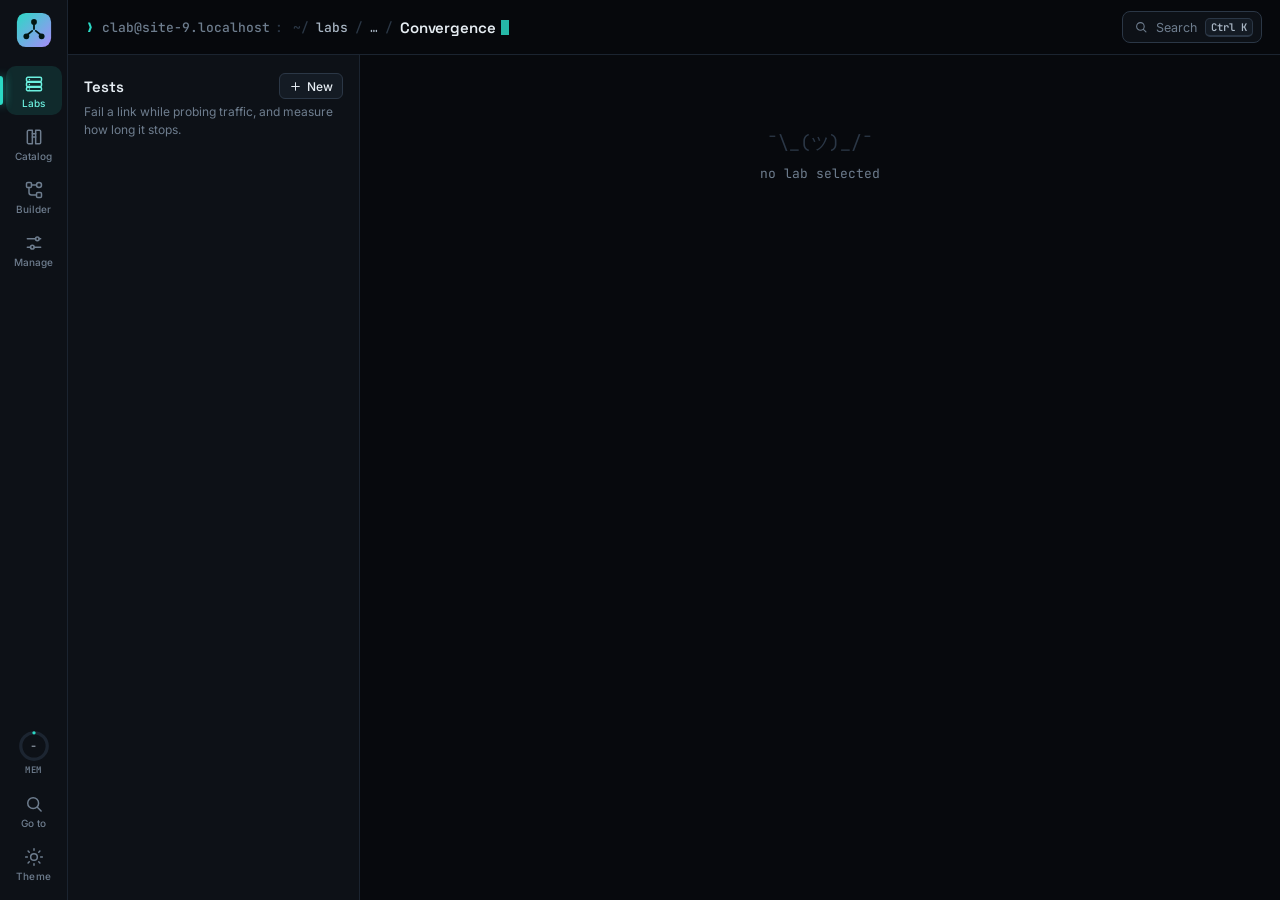
==== commit 7522da9c: "SRv6 TI-LFA backups and IPv6 traffic probes Path trace - XR TI-LFA repair nodes ('Repair Node(s): .." ====
--- a/app/static/convergence.html
+++ b/app/static/convergence.html
@@ -233,9 +233,9 @@
   var nodes=(data.nodes||[]).map(function(n){ return [n.name,n.name]; });
   field(f,"To (node or IP)", (function(){
     var w=el("div","dstrow");
-    var isIp=/^\d+\.\d+\.\d+\.\d+$/.test(draft.dst||"");
+    var isIp=/^\d+\.\d+\.\d+\.\d+$/.test(draft.dst||"") || (draft.dst||"").indexOf(":")>=0;
     var s=selectEl([["","IP →"]].concat(nodes), isIp?"":draft.dst, function(v){ if(v){ draft.dst=v; ip.value=""; upd(); } });
-    var ip=el("input","uin mono"); ip.placeholder="10.0.0.6"; ip.value=isIp?draft.dst:"";
+    var ip=el("input","uin mono"); ip.placeholder="10.0.0.6 / 2001:db8::6"; ip.value=isIp?draft.dst:"";
     ip.addEventListener("input",function(){ if(ip.value.trim()){ draft.dst=ip.value.trim(); s.value=""; upd(); } });
     w.appendChild(s); w.appendChild(ip); return w; })());
   field(f,"Link to fail", selectEl((data.links||[]).map(function(l){ return [linkKey(l), linkLabel(l)]; }),
--- a/app/static/ui.css
+++ b/app/static/ui.css
@@ -284,6 +284,7 @@
 .field{display:flex;flex-direction:column;gap:5px;min-width:0}
 .field > label,.flabel{font:600 10.5px var(--font-mono);letter-spacing:.1em;text-transform:uppercase;color:var(--muted)}
 input[type=checkbox],input[type=radio]{accent-color:var(--accent);width:15px;height:15px;margin:0;cursor:pointer}
+label.ucheck{display:flex;gap:8px;align-items:center;font-size:12.5px;margin-top:12px;cursor:pointer}
 input[type=range]{accent-color:var(--accent)}
 .search{position:relative;display:inline-flex}
 .search svg{position:absolute;left:10px;top:50%;transform:translateY(-50%);width:14px;height:14px;color:var(--muted);pointer-events:none}
